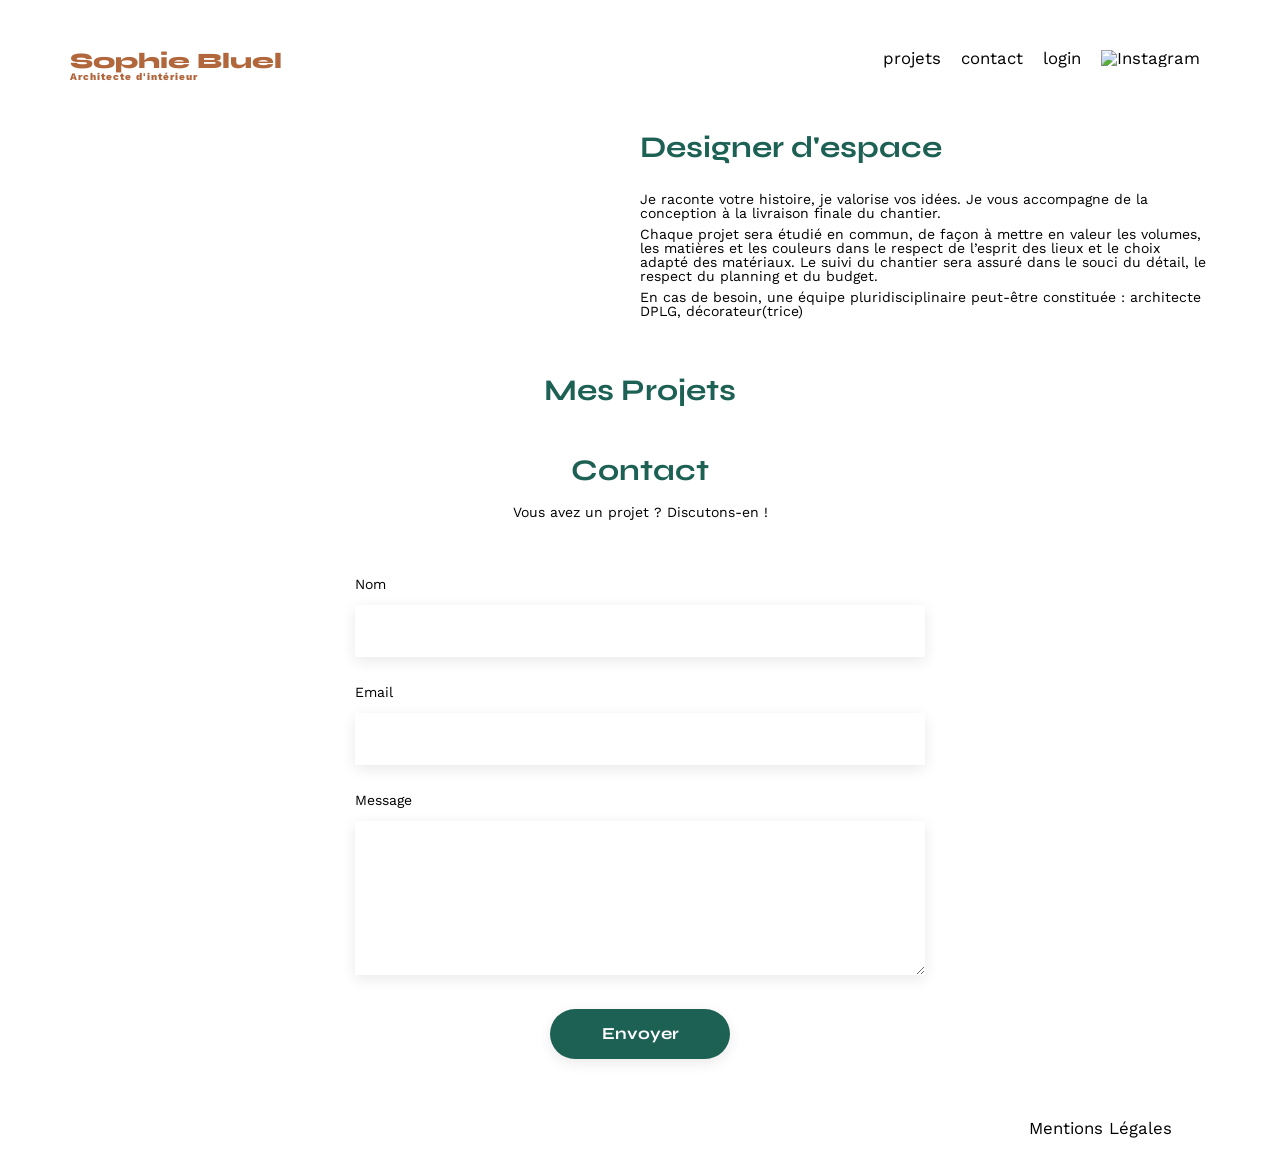
==== FrontEnd/index.html @ f0e4a69d "ADD - projets depuis API et filtrage" ====
<!DOCTYPE html>
<html lang="fr">

<head>
	<meta charset="UTF-8">
	<title>Sophie Bluel - Architecte d'intérieur</title>
	<meta name="viewport" content="width=device-width, initial-scale=1.0">
	<link rel="preconnect" href="https://fonts.googleapis.com">
	<link rel="preconnect" href="https://fonts.gstatic.com" crossorigin>
	<link href="https://fonts.googleapis.com/css2?family=Syne:wght@700;800&family=Work+Sans&display=swap"
		rel="stylesheet">
	<meta name="description" content="">
	<link rel="stylesheet" href="./assets/style.css">
	<script type="module" src="works.js"></script>
</head>

<body>
	<header>
		<h1>Sophie Bluel <span>Architecte d'intérieur</span></h1>
		<nav>
			<ul>
				<li>projets</li>
				<li>contact</li>
				<li>login</li>
				<li><img src="./assets/icons/instagram.png" alt="Instagram"></li>
			</ul>
		</nav>
	</header>
	<main>
		<section id="introduction">
			<figure>
				<img src="./assets/images/sophie-bluel.png" alt="">
			</figure>
			<article>
				<h2>Designer d'espace</h2>
				<p>Je raconte votre histoire, je valorise vos idées. Je vous accompagne de la conception à la livraison
					finale du chantier.</p>
				<p>Chaque projet sera étudié en commun, de façon à mettre en valeur les volumes, les matières et les
					couleurs dans le respect de l’esprit des lieux et le choix adapté des matériaux. Le suivi du
					chantier sera assuré dans le souci du détail, le respect du planning et du budget.</p>
				<p>En cas de besoin, une équipe pluridisciplinaire peut-être constituée : architecte DPLG,
					décorateur(trice)</p>
			</article>
		</section>
		<section id="portfolio">
			<h2>Mes Projets</h2>
			<div class="gallery">
			</div>
		</section>
		<section id="contact">
			<h2>Contact</h2>
			<p>Vous avez un projet ? Discutons-en !</p>
			<form action="#" method="post">
				<label for="name">Nom</label>
				<input type="text" name="name" id="name">
				<label for="email">Email</label>
				<input type="email" name="email" id="email">
				<label for="message">Message</label>
				<textarea name="message" id="message" cols="30" rows="10"></textarea>
				<input type="submit" value="Envoyer">
			</form>
		</section>
	</main>

	<footer>
		<nav>
			<ul>
				<li>Mentions Légales</li>
			</ul>
		</nav>
	</footer>
</body>

</html>
---- FrontEnd/assets/style.css ----
/* http://meyerweb.com/eric/tools/css/reset/
   v2.0 | 20110126
   License: none (public domain)
*/

html,
body,
div,
span,
applet,
object,
iframe,
h1,
h2,
h3,
h4,
h5,
h6,
p,
blockquote,
pre,
a,
abbr,
acronym,
address,
big,
cite,
code,
del,
dfn,
em,
img,
ins,
kbd,
q,
s,
samp,
small,
strike,
strong,
sub,
sup,
tt,
var,
b,
u,
i,
center,
dl,
dt,
dd,
ol,
ul,
li,
fieldset,
form,
label,
legend,
table,
caption,
tbody,
tfoot,
thead,
tr,
th,
td,
article,
aside,
canvas,
details,
embed,
figure,
figcaption,
footer,
header,
hgroup,
menu,
nav,
output,
ruby,
section,
summary,
time,
mark,
audio,
video {
	margin: 0;
	padding: 0;
	border: 0;
	font-size: 100%;
	font: inherit;
	vertical-align: baseline;
}

/* HTML5 display-role reset for older browsers */
article,
aside,
details,
figcaption,
figure,
footer,
header,
hgroup,
menu,
nav,
section {
	display: block;
}

body {
	line-height: 1;
}

ol,
ul {
	list-style: none;
}

blockquote,
q {
	quotes: none;
}

blockquote:before,
blockquote:after,
q:before,
q:after {
	content: '';
	content: none;
}

table {
	border-collapse: collapse;
	border-spacing: 0;
}

/** end reset css**/
body {
	max-width: 1140px;
	margin: auto;
	font-family: 'Work Sans';
	font-size: 14px;
}

header {
	display: flex;
	justify-content: space-between;
	margin: 50px 0
}

section {
	margin: 50px 0
}

h1 {
	display: flex;
	flex-direction: column;
	font-family: 'Syne';
	font-size: 22px;
	font-weight: 800;
	color: #B1663C
}

h1>span {
	font-family: 'Work Sans';
	font-size: 10px;
	letter-spacing: 0.1em;
	;
}

h2 {
	font-family: 'Syne';
	font-weight: 700;
	font-size: 30px;
	color: #1D6154
}

nav ul {
	display: flex;
	align-items: center;
	list-style-type: none;

}

nav li {
	padding: 0 10px;
	font-size: 1.2em;
}

li:hover {
	color: #B1663C;
}

#introduction {
	display: flex;
	align-items: center;
}

#introduction figure {
	flex: 1
}

#introduction img {
	display: block;
	margin: auto;
	width: 80%;
}

#introduction article {
	flex: 1
}

#introduction h2 {
	margin-bottom: 1em;
}

#introduction p {
	margin-bottom: 0.5em;
}

#portfolio h2 {
	text-align: center;
	margin-bottom: 1em;
}

.projets-liste {
	width: 100%;
	display: grid;
	grid-template-columns: 1fr 1fr 1fr;
	grid-column-gap: 20px;
	grid-row-gap: 20px;
}

.highlights{
	background-color: #1D6154;
	color: white;
}

.gallery img {
	width: 100%;

}

.filters {
	grid-column-start: 1;
	grid-column-end: 4;
	text-align: center;
	margin-bottom: 30px;
}

.filters input {
	margin-left: 5px;
	margin-right: 5px;
	font-family: 'Syne';
	font-size: 700;
	color: #1D6154;
	background-color: white;
	padding-top: 9px;
	padding-bottom: 9px;
	padding-right: 21px;
	padding-left: 21px;
	border: solid 1px #1D6154;
	border-radius: 18px;
	transition: 0.2s;
}

.filters input:hover{
	cursor: pointer;
}

#contact {
	width: 50%;
	margin: auto;
}

#contact>* {
	text-align: center;

}

#contact h2 {
	margin-bottom: 20px;
}

#contact form {
	text-align: left;
	margin-top: 30px;
	display: flex;
	flex-direction: column;
}

#contact input {
	height: 50px;
	font-size: 1.2em;
	border: none;
	box-shadow: 0px 4px 14px rgba(0, 0, 0, 0.09);
}

#contact label {
	margin: 2em 0 1em 0;
}

#contact textarea {
	border: none;
	box-shadow: 0px 4px 14px rgba(0, 0, 0, 0.09);
}

input[type="submit"] {
	font-family: 'Syne';
	font-weight: 700;
	color: white;
	background-color: #1D6154;
	margin: 2em auto;
	width: 180px;
	text-align: center;
	border-radius: 60px;
}

footer nav ul {
	display: flex;
	justify-content: flex-end;
	margin: 2em
}
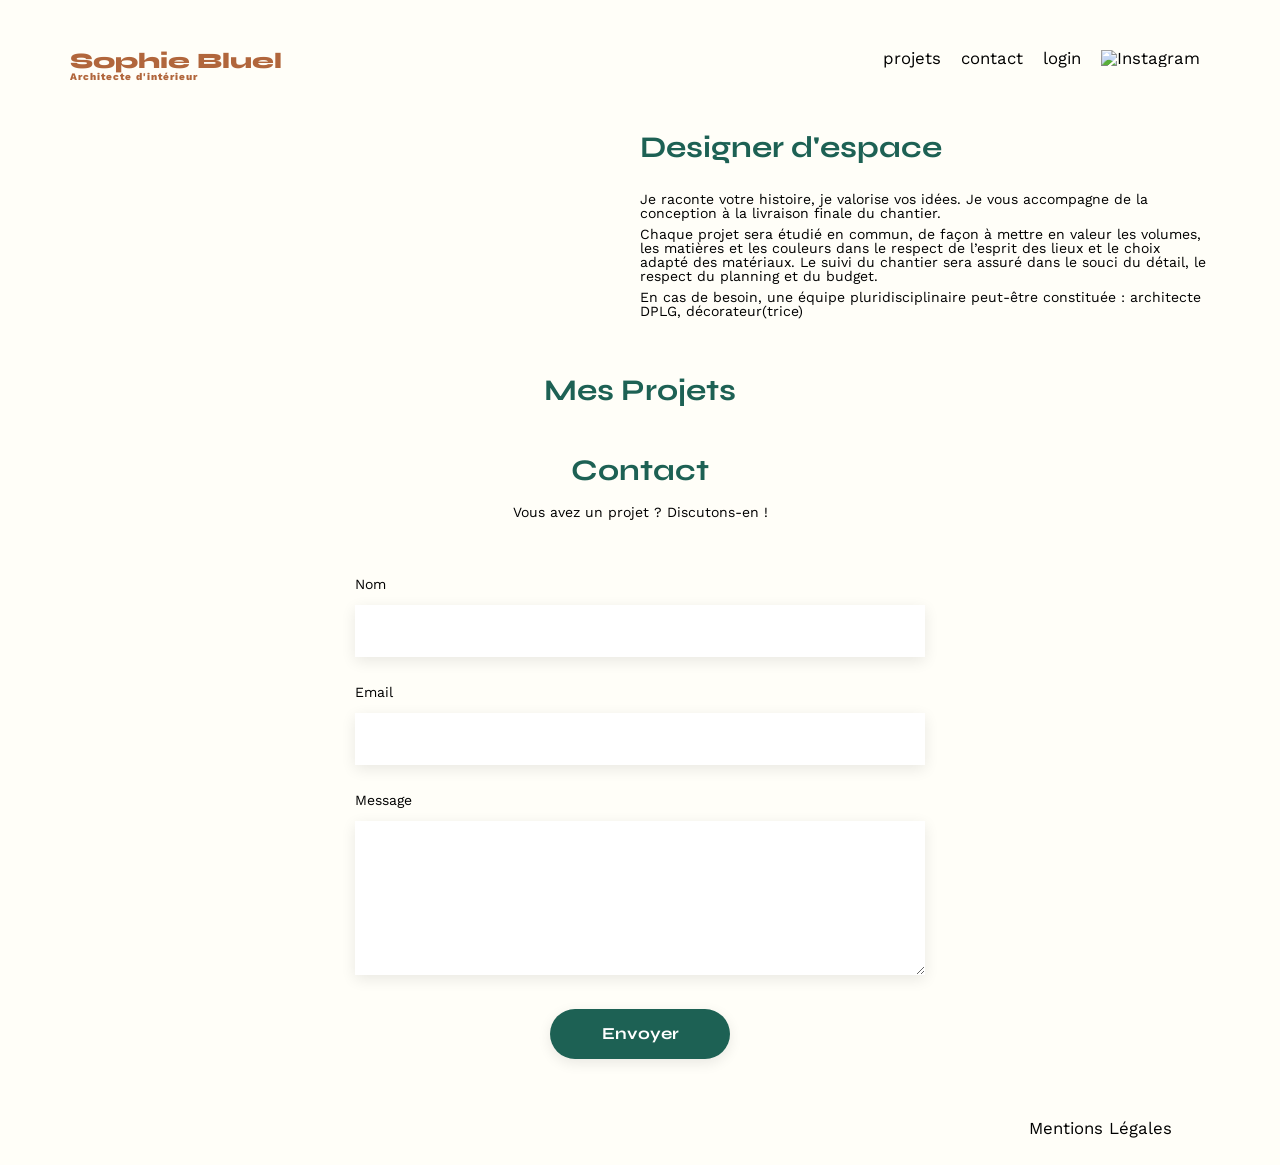
==== commit 7fe440da: "ADD + FIX - ajout page & funct login, correct bugs" ====
--- a/FrontEnd/index.html
+++ b/FrontEnd/index.html
@@ -19,9 +19,9 @@
 		<h1>Sophie Bluel <span>Architecte d'intérieur</span></h1>
 		<nav>
 			<ul>
-				<li>projets</li>
-				<li>contact</li>
-				<li>login</li>
+				<li><a href="#">projets</a></li>
+				<li><a href="#">contact</a></li>
+				<li><a href="./login.html">login</a></li>
 				<li><img src="./assets/icons/instagram.png" alt="Instagram"></li>
 			</ul>
 		</nav>
--- a/FrontEnd/assets/style.css
+++ b/FrontEnd/assets/style.css
@@ -140,6 +140,8 @@
 	margin: auto;
 	font-family: 'Work Sans';
 	font-size: 14px;
+	background-color: #FFFEF8;
+	;
 }
 
 header {
@@ -182,12 +184,17 @@
 
 }
 
+nav li a {
+	text-decoration: none;
+	color: black;
+}
+
 nav li {
 	padding: 0 10px;
 	font-size: 1.2em;
 }
 
-li:hover {
+nav li a:hover {
 	color: #B1663C;
 }
 
@@ -231,11 +238,6 @@
 	grid-row-gap: 20px;
 }
 
-.highlights{
-	background-color: #1D6154;
-	color: white;
-}
-
 .gallery img {
 	width: 100%;
 
@@ -248,13 +250,14 @@
 	margin-bottom: 30px;
 }
 
-.filters input {
+.filters .filter,
+.filters .tous {
 	margin-left: 5px;
 	margin-right: 5px;
 	font-family: 'Syne';
 	font-size: 700;
 	color: #1D6154;
-	background-color: white;
+	background-color: #FFFEF8;
 	padding-top: 9px;
 	padding-bottom: 9px;
 	padding-right: 21px;
@@ -264,7 +267,12 @@
 	transition: 0.2s;
 }
 
-.filters input:hover{
+.filters .highlights {
+	background-color: #1D6154;
+	color: white;
+}
+
+.filters input:hover {
 	cursor: pointer;
 }
 
